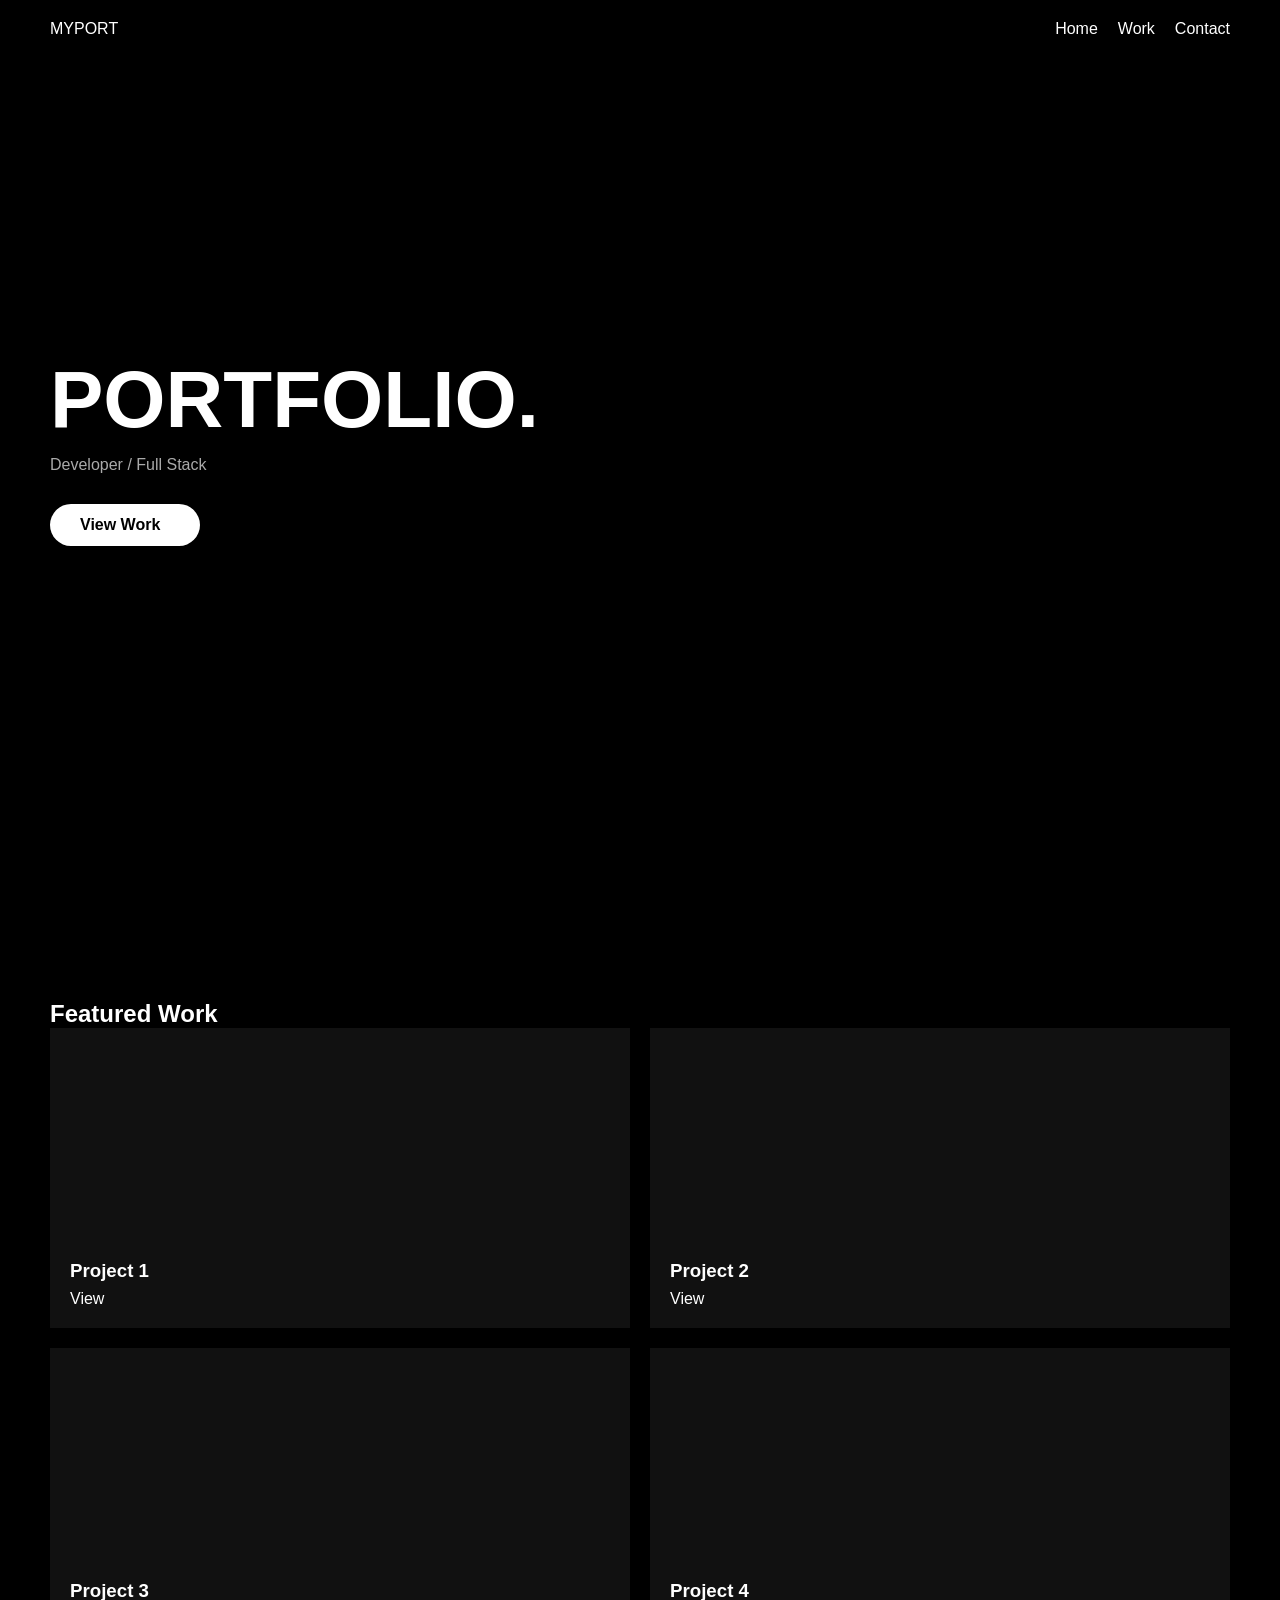
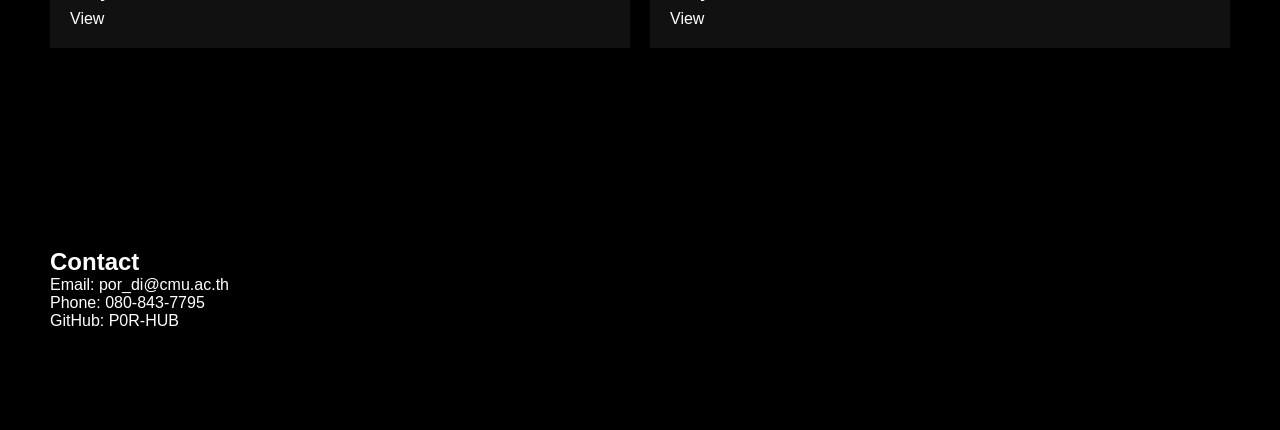
==== Main.html @ bac77344 "first commit" ====
<!DOCTYPE html>
<html lang="th">
<head>
  <meta charset="UTF-8">
  <title>Portfolio</title>
  <link rel="stylesheet" href="style.css">
</head>
<body>

  <!-- NAV -->
  <nav>
    <div class="logo">MYPORT</div>
    <ul>
      <li><a href="#">Home</a></li>
      <li><a href="#">Work</a></li>
      <li><a href="#">Contact</a></li>
    </ul>
  </nav>

  <!-- HERO -->
  <section class="hero">
    <h1>PORTFOLIO.</h1>
    <p>Developer / Full Stack </p>
    <a href="#" class="btn">View Work</a>
  </section>

  <!-- WORK -->
  <section class="work">
    <h2>Featured Work</h2>

    <div class="grid">
      
      <div class="card">
        <div class="overlay">
          <h3>Project 1</h3>
          <a href="#">View</a>
        </div>
      </div>

      <div class="card">
        <div class="overlay">
          <h3>Project 2</h3>
          <a href="#">View</a>
        </div>
      </div>

      <div class="card">
        <div class="overlay">
          <h3>Project 3</h3>
          <a href="#">View</a>
        </div>
      </div>

      <div class="card">
        <div class="overlay">
          <h3>Project 4</h3>
          <a href="#">View</a>
        </div>
      </div>

    </div>
  </section>

  <!-- CONTACT -->
  <section class="contact">
    <h2>Contact</h2>
    <p>Email: por_di@cmu.ac.th</p>
    <p>Phone: 080-843-7795</p>
    <p>GitHub: <a href="https://github.com/P0R-HUB" target="_blank">P0R-HUB</a></p>
  </section>

</body>
</html>
---- style.css ----
/* RESET */
* {
  margin: 0;
  padding: 0;
  box-sizing: border-box;
}

/* BODY */
body {
  font-family: Arial, sans-serif;
  background: #000;
  color: #fff;
}

/* NAV */
nav {
  display: flex;
  justify-content: space-between;
  padding: 20px 50px;
  position: fixed;
  width: 100%;
  background: rgba(0,0,0,0.8);
}

nav ul {
  display: flex;
  gap: 20px;
  list-style: none;
}

nav a {
  color: #fff;
  text-decoration: none;
}

/* HERO */
.hero {
  height: 100vh;
  display: flex;
  flex-direction: column;
  justify-content: center;
  padding-left: 50px;
}

.hero h1 {
  font-size: 80px;
  font-weight: 900;
}

.hero p {
  color: #aaa;
  margin: 10px 0;
}

/* ✅ ปุ่ม FIX แล้ว */
.btn {
  display: inline-block;     
  width: 150px;              
  padding: 12px 30px;
  margin-top: 20px;

  background: #fff;
  color: #000;
  text-decoration: none;
  font-weight: bold;

  border-radius: 999px;     
  transition: 0.3s;
}

.btn:hover {
  background: #ddd;
}

/* WORK */
.work {
  padding: 100px 50px;
}

.grid {
  display: grid;
  grid-template-columns: repeat(2, 1fr);
  gap: 20px;
}

/* CARD */
.card {
  height: 300px;
  background: #111;
  position: relative;
  overflow: hidden;
}

.card::before {
  content: "";
  position: absolute;
  width: 100%;
  height: 100%;
  background: url("https://picsum.photos/500") center/cover;
  transition: 0.3s;
}

.card:hover::before {
  transform: scale(1.1);
  opacity: 0.4;
}

/* OVERLAY */
.overlay {
  position: absolute;
  bottom: 20px;
  left: 20px;
}

.overlay h3 {
  margin-bottom: 8px;
}

/* ✅ เอา underline ออก 100% */
.overlay a {
  color: #fff;
  text-decoration: none !important;
  border: none !important;
  display: inline-block;
}

.overlay a:hover {
  opacity: 0.7;
}

/* CONTACT */
.contact {
  padding: 100px 50px;
}
a {
  color: #fff;           /* เปลี่ยนเป็นขาว */
  text-decoration: none; /* เอาเส้นใต้ออก */
}
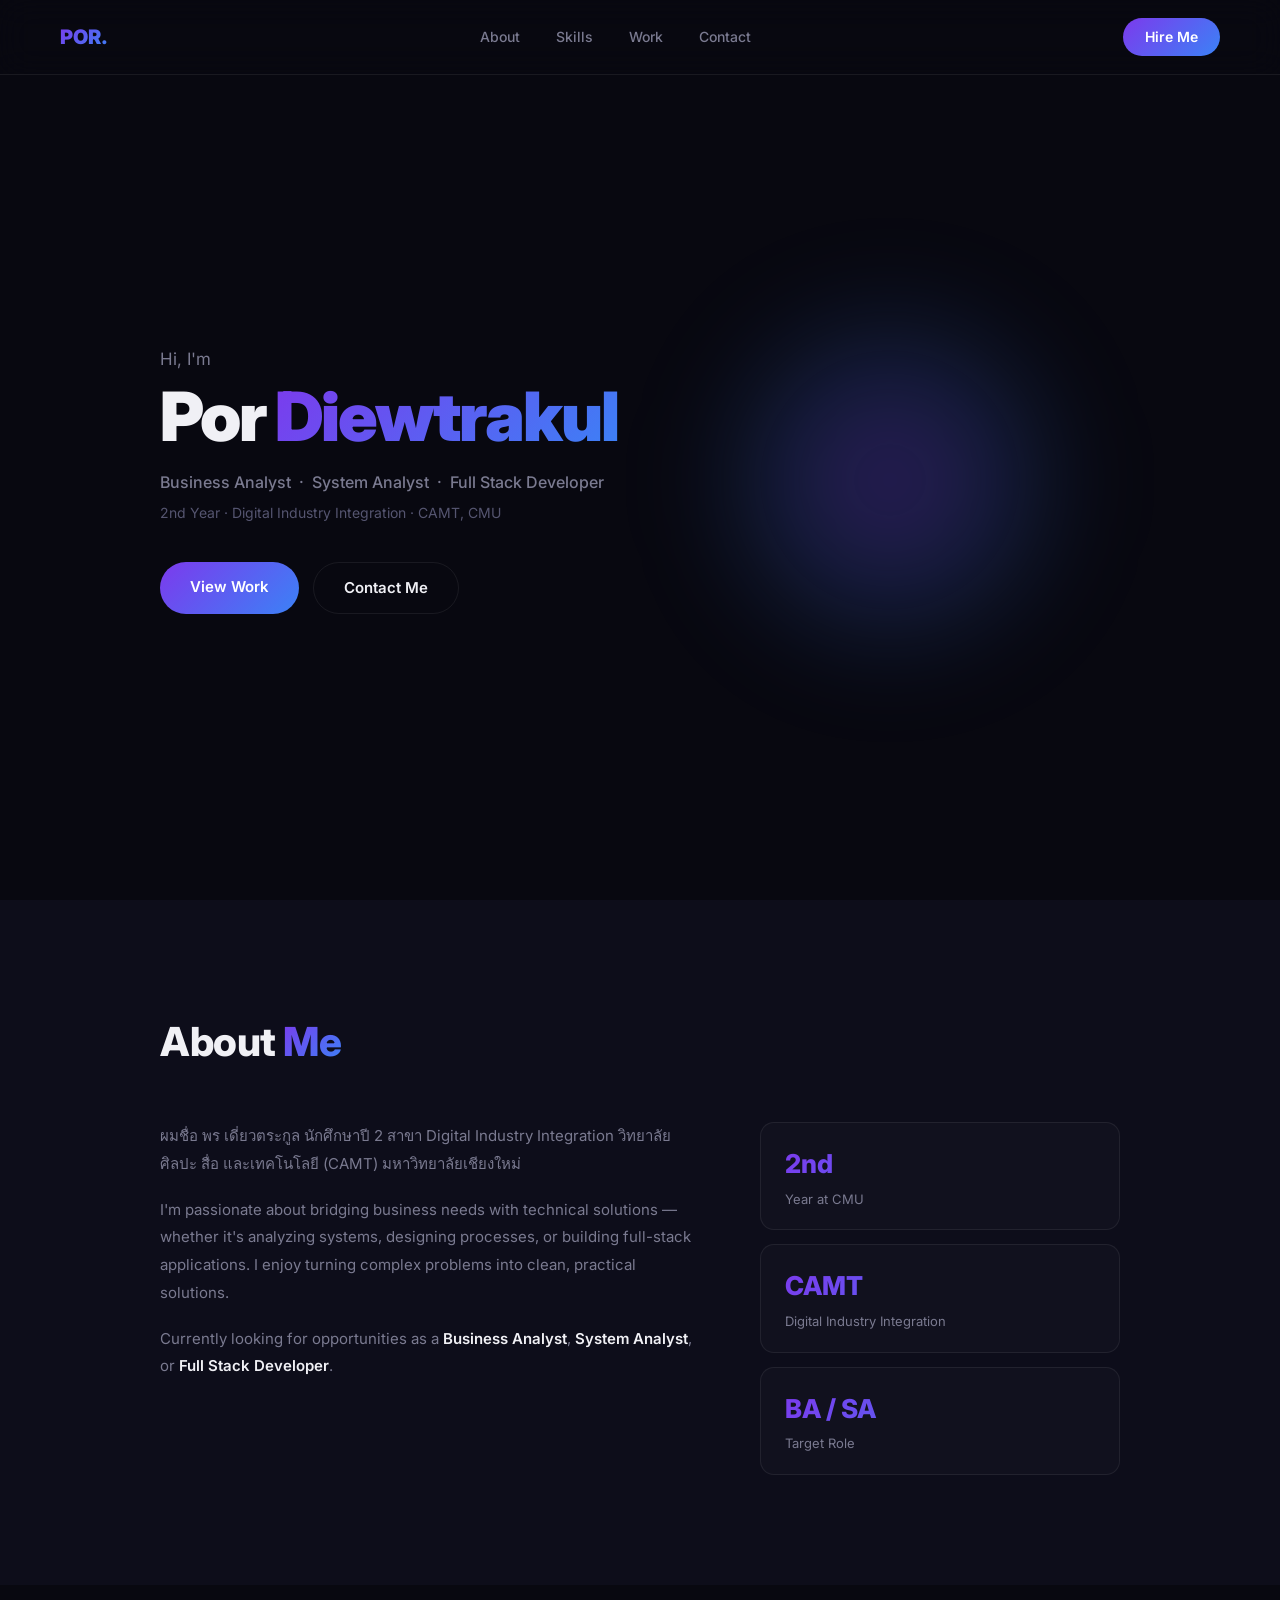
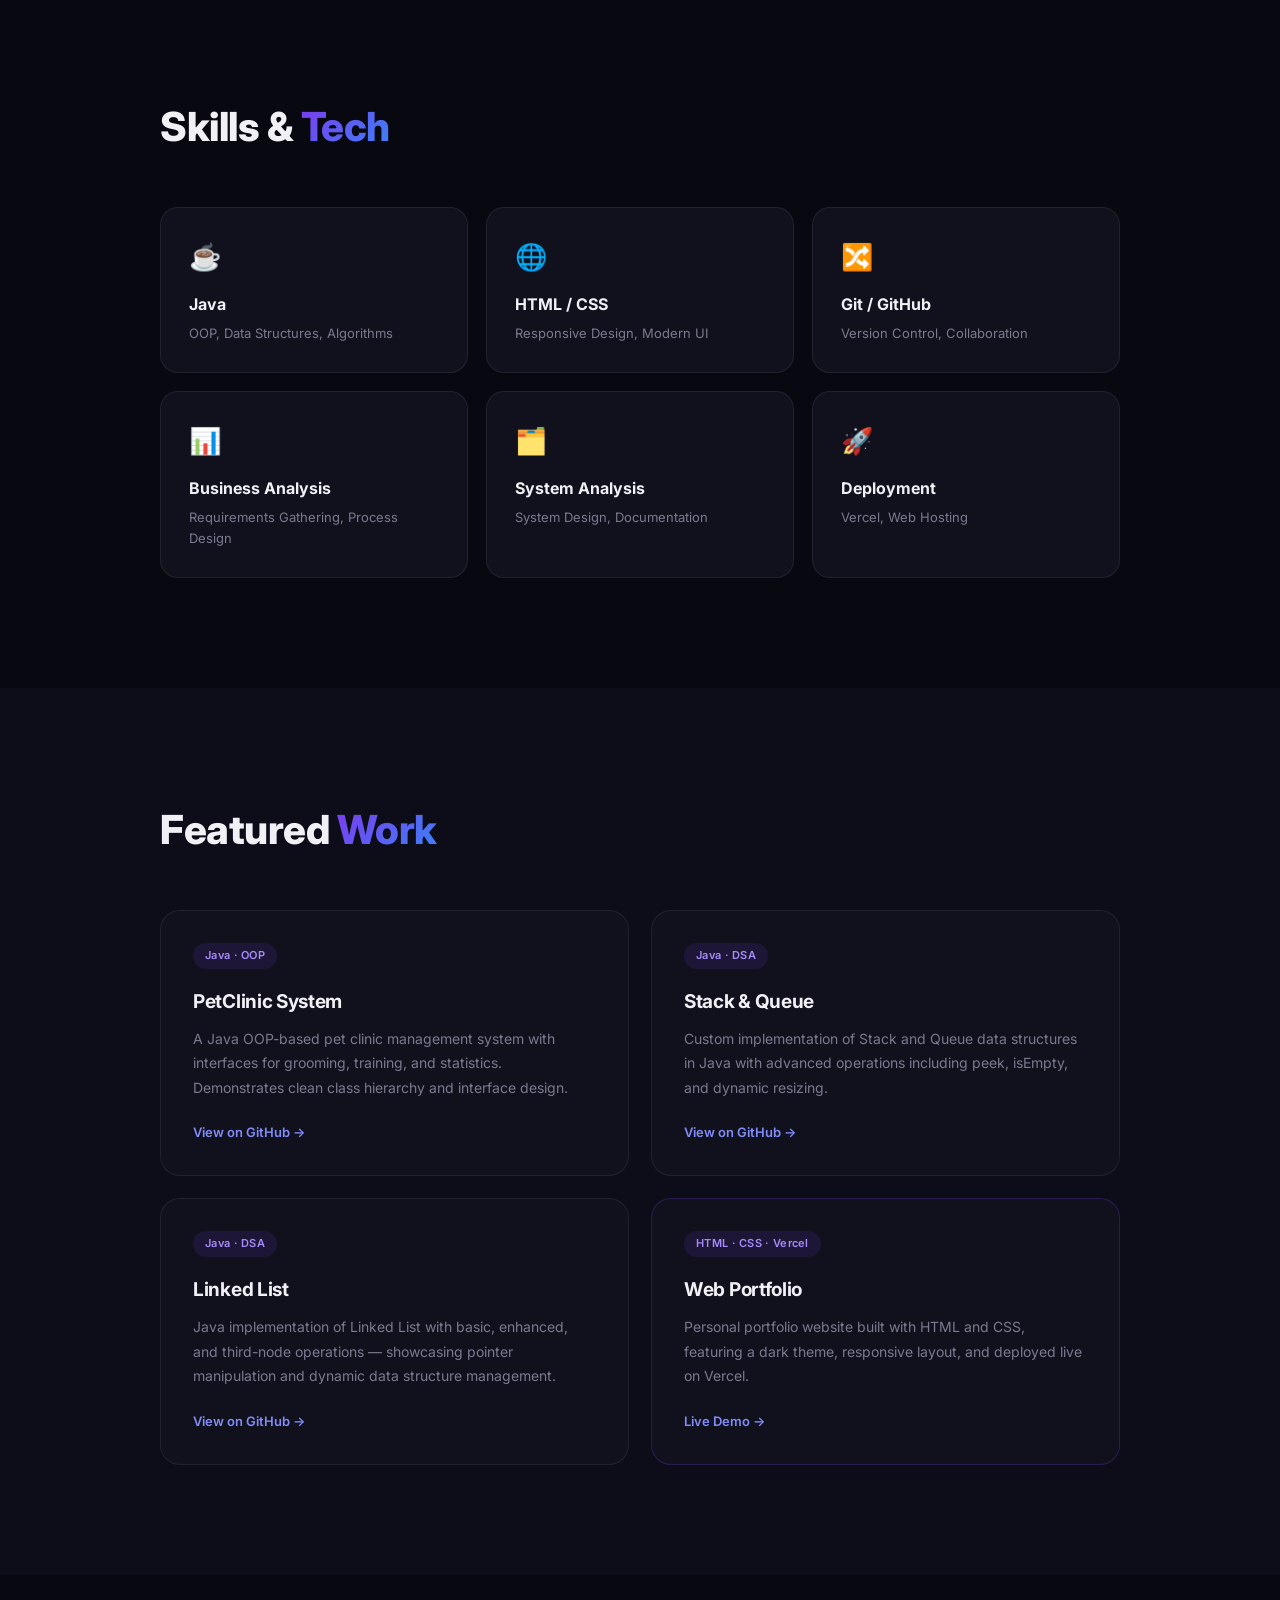
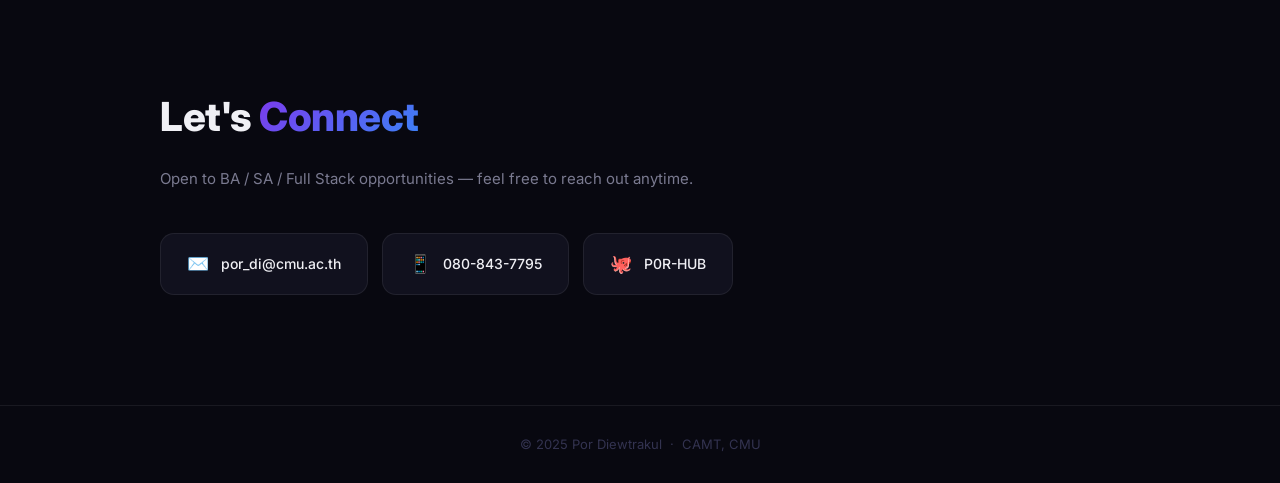
==== commit 0ea9de30: "Remake portfolio — dark theme with blue/purple gradient - Rewrote Main.html with hero, about, skills" ====
--- a/Main.html
+++ b/Main.html
@@ -1,73 +1,174 @@
 <!DOCTYPE html>
-<html lang="th">
+<html lang="en">
 <head>
   <meta charset="UTF-8">
-  <title>Portfolio</title>
+  <meta name="viewport" content="width=device-width, initial-scale=1.0">
+  <title>Por Diewtrakul — Portfolio</title>
   <link rel="stylesheet" href="style.css">
+  <link href="https://fonts.googleapis.com/css2?family=Inter:wght@300;400;500;600;700;900&display=swap" rel="stylesheet">
 </head>
 <body>
 
   <!-- NAV -->
-  <nav>
-    <div class="logo">MYPORT</div>
+  <nav id="navbar">
+    <div class="logo">POR.</div>
     <ul>
-      <li><a href="#">Home</a></li>
-      <li><a href="#">Work</a></li>
-      <li><a href="#">Contact</a></li>
+      <li><a href="#about">About</a></li>
+      <li><a href="#skills">Skills</a></li>
+      <li><a href="#work">Work</a></li>
+      <li><a href="#contact">Contact</a></li>
     </ul>
+    <a href="#contact" class="nav-btn">Hire Me</a>
   </nav>
 
   <!-- HERO -->
-  <section class="hero">
-    <h1>PORTFOLIO.</h1>
-    <p>Developer / Full Stack </p>
-    <a href="#" class="btn">View Work</a>
+  <section class="hero" id="home">
+    <div class="hero-content">
+      <p class="hero-sub">Hi, I'm</p>
+      <h1>Por <span class="gradient-text">Diewtrakul</span></h1>
+      <p class="hero-role">Business Analyst &nbsp;·&nbsp; System Analyst &nbsp;·&nbsp; Full Stack Developer</p>
+      <p class="hero-desc">2nd Year · Digital Industry Integration · CAMT, CMU</p>
+      <div class="hero-btns">
+        <a href="#work" class="btn-primary">View Work</a>
+        <a href="#contact" class="btn-secondary">Contact Me</a>
+      </div>
+    </div>
+    <div class="hero-visual">
+      <div class="orb"></div>
+    </div>
+  </section>
+
+  <!-- ABOUT -->
+  <section class="about" id="about">
+    <div class="section-inner">
+      <h2 class="section-title">About <span class="gradient-text">Me</span></h2>
+      <div class="about-grid">
+        <div class="about-text">
+          <p>ผมชื่อ พร เดี่ยวตระกูล นักศึกษาปี 2 สาขา Digital Industry Integration วิทยาลัยศิลปะ สื่อ และเทคโนโลยี (CAMT) มหาวิทยาลัยเชียงใหม่</p>
+          <p>I'm passionate about bridging business needs with technical solutions — whether it's analyzing systems, designing processes, or building full-stack applications. I enjoy turning complex problems into clean, practical solutions.</p>
+          <p>Currently looking for opportunities as a <strong>Business Analyst</strong>, <strong>System Analyst</strong>, or <strong>Full Stack Developer</strong>.</p>
+        </div>
+        <div class="about-stats">
+          <div class="stat">
+            <span class="stat-num gradient-text">2nd</span>
+            <span class="stat-label">Year at CMU</span>
+          </div>
+          <div class="stat">
+            <span class="stat-num gradient-text">CAMT</span>
+            <span class="stat-label">Digital Industry Integration</span>
+          </div>
+          <div class="stat">
+            <span class="stat-num gradient-text">BA / SA</span>
+            <span class="stat-label">Target Role</span>
+          </div>
+        </div>
+      </div>
+    </div>
+  </section>
+
+  <!-- SKILLS -->
+  <section class="skills" id="skills">
+    <div class="section-inner">
+      <h2 class="section-title">Skills &amp; <span class="gradient-text">Tech</span></h2>
+      <div class="skills-grid">
+        <div class="skill-card">
+          <div class="skill-icon">☕</div>
+          <h3>Java</h3>
+          <p>OOP, Data Structures, Algorithms</p>
+        </div>
+        <div class="skill-card">
+          <div class="skill-icon">🌐</div>
+          <h3>HTML / CSS</h3>
+          <p>Responsive Design, Modern UI</p>
+        </div>
+        <div class="skill-card">
+          <div class="skill-icon">🔀</div>
+          <h3>Git / GitHub</h3>
+          <p>Version Control, Collaboration</p>
+        </div>
+        <div class="skill-card">
+          <div class="skill-icon">📊</div>
+          <h3>Business Analysis</h3>
+          <p>Requirements Gathering, Process Design</p>
+        </div>
+        <div class="skill-card">
+          <div class="skill-icon">🗂️</div>
+          <h3>System Analysis</h3>
+          <p>System Design, Documentation</p>
+        </div>
+        <div class="skill-card">
+          <div class="skill-icon">🚀</div>
+          <h3>Deployment</h3>
+          <p>Vercel, Web Hosting</p>
+        </div>
+      </div>
+    </div>
   </section>
 
   <!-- WORK -->
-  <section class="work">
-    <h2>Featured Work</h2>
+  <section class="work" id="work">
+    <div class="section-inner">
+      <h2 class="section-title">Featured <span class="gradient-text">Work</span></h2>
+      <div class="projects-grid">
 
-    <div class="grid">
-      
-      <div class="card">
-        <div class="overlay">
-          <h3>Project 1</h3>
-          <a href="#">View</a>
+        <div class="project-card">
+          <div class="project-tag">Java · OOP</div>
+          <h3>PetClinic System</h3>
+          <p>A Java OOP-based pet clinic management system with interfaces for grooming, training, and statistics. Demonstrates clean class hierarchy and interface design.</p>
+          <a href="https://github.com/P0R-HUB" target="_blank" class="project-link">View on GitHub →</a>
         </div>
+
+        <div class="project-card">
+          <div class="project-tag">Java · DSA</div>
+          <h3>Stack &amp; Queue</h3>
+          <p>Custom implementation of Stack and Queue data structures in Java with advanced operations including peek, isEmpty, and dynamic resizing.</p>
+          <a href="https://github.com/P0R-HUB/Stack-Queue" target="_blank" class="project-link">View on GitHub →</a>
+        </div>
+
+        <div class="project-card">
+          <div class="project-tag">Java · DSA</div>
+          <h3>Linked List</h3>
+          <p>Java implementation of Linked List with basic, enhanced, and third-node operations — showcasing pointer manipulation and dynamic data structure management.</p>
+          <a href="https://github.com/P0R-HUB/Linked-List" target="_blank" class="project-link">View on GitHub →</a>
+        </div>
+
+        <div class="project-card featured">
+          <div class="project-tag">HTML · CSS · Vercel</div>
+          <h3>Web Portfolio</h3>
+          <p>Personal portfolio website built with HTML and CSS, featuring a dark theme, responsive layout, and deployed live on Vercel.</p>
+          <a href="https://web-port-sandy.vercel.app" target="_blank" class="project-link">Live Demo →</a>
+        </div>
+
       </div>
-
-      <div class="card">
-        <div class="overlay">
-          <h3>Project 2</h3>
-          <a href="#">View</a>
-        </div>
-      </div>
-
-      <div class="card">
-        <div class="overlay">
-          <h3>Project 3</h3>
-          <a href="#">View</a>
-        </div>
-      </div>
-
-      <div class="card">
-        <div class="overlay">
-          <h3>Project 4</h3>
-          <a href="#">View</a>
-        </div>
-      </div>
-
     </div>
   </section>
 
   <!-- CONTACT -->
-  <section class="contact">
-    <h2>Contact</h2>
-    <p>Email: por_di@cmu.ac.th</p>
-    <p>Phone: 080-843-7795</p>
-    <p>GitHub: <a href="https://github.com/P0R-HUB" target="_blank">P0R-HUB</a></p>
+  <section class="contact" id="contact">
+    <div class="section-inner">
+      <h2 class="section-title">Let's <span class="gradient-text">Connect</span></h2>
+      <p class="contact-sub">Open to BA / SA / Full Stack opportunities — feel free to reach out anytime.</p>
+      <div class="contact-cards">
+        <a href="mailto:por_di@cmu.ac.th" class="contact-card">
+          <span class="contact-icon">✉️</span>
+          <span>por_di@cmu.ac.th</span>
+        </a>
+        <a href="tel:0808437795" class="contact-card">
+          <span class="contact-icon">📱</span>
+          <span>080-843-7795</span>
+        </a>
+        <a href="https://github.com/P0R-HUB" target="_blank" class="contact-card">
+          <span class="contact-icon">🐙</span>
+          <span>P0R-HUB</span>
+        </a>
+      </div>
+    </div>
   </section>
 
+  <footer>
+    <p>© 2025 Por Diewtrakul &nbsp;·&nbsp; CAMT, CMU</p>
+  </footer>
+
+  <script src="main.js"></script>
 </body>
-</html>+</html>
--- a/style.css
+++ b/style.css
@@ -5,134 +5,444 @@
   box-sizing: border-box;
 }
 
-/* BODY */
+:root {
+  --bg:         #080810;
+  --surface:    #0d0d1a;
+  --card:       #11111e;
+  --border:     rgba(255, 255, 255, 0.07);
+  --text:       #f0f0f5;
+  --muted:      #7a7a90;
+  --grad-a:     #7C3AED;
+  --grad-b:     #3B82F6;
+}
+
+html {
+  scroll-behavior: smooth;
+}
+
 body {
-  font-family: Arial, sans-serif;
-  background: #000;
-  color: #fff;
-}
-
-/* NAV */
+  font-family: 'Inter', sans-serif;
+  background: var(--bg);
+  color: var(--text);
+  line-height: 1.6;
+}
+
+/* GRADIENT UTILITY */
+.gradient-text {
+  background: linear-gradient(135deg, var(--grad-a), var(--grad-b));
+  -webkit-background-clip: text;
+  -webkit-text-fill-color: transparent;
+  background-clip: text;
+}
+
+/* ── NAV ─────────────────────────────────── */
 nav {
   display: flex;
+  align-items: center;
   justify-content: space-between;
-  padding: 20px 50px;
+  padding: 18px 60px;
   position: fixed;
   width: 100%;
-  background: rgba(0,0,0,0.8);
+  top: 0;
+  z-index: 100;
+  background: rgba(8, 8, 16, 0.75);
+  backdrop-filter: blur(16px);
+  border-bottom: 1px solid var(--border);
+  transition: background 0.3s;
+}
+
+.logo {
+  font-size: 20px;
+  font-weight: 900;
+  background: linear-gradient(135deg, var(--grad-a), var(--grad-b));
+  -webkit-background-clip: text;
+  -webkit-text-fill-color: transparent;
+  background-clip: text;
 }
 
 nav ul {
   display: flex;
-  gap: 20px;
+  gap: 36px;
   list-style: none;
 }
 
-nav a {
+nav ul a {
+  color: var(--muted);
+  text-decoration: none;
+  font-size: 14px;
+  font-weight: 500;
+  transition: color 0.25s;
+}
+
+nav ul a:hover {
+  color: var(--text);
+}
+
+.nav-btn {
+  padding: 8px 22px;
+  background: linear-gradient(135deg, var(--grad-a), var(--grad-b));
   color: #fff;
   text-decoration: none;
-}
-
-/* HERO */
+  border-radius: 999px;
+  font-size: 14px;
+  font-weight: 600;
+  transition: opacity 0.25s, transform 0.25s;
+}
+
+.nav-btn:hover {
+  opacity: 0.82;
+  transform: translateY(-1px);
+}
+
+/* ── SECTION LAYOUT ──────────────────────── */
+.section-inner {
+  max-width: 1080px;
+  margin: 0 auto;
+  padding: 0 60px;
+}
+
+.section-title {
+  font-size: 40px;
+  font-weight: 800;
+  margin-bottom: 48px;
+  letter-spacing: -0.5px;
+}
+
+/* ── HERO ────────────────────────────────── */
 .hero {
-  height: 100vh;
+  min-height: 100vh;
+  display: flex;
+  align-items: center;
+  justify-content: space-between;
+  max-width: 1080px;
+  margin: 0 auto;
+  padding: 140px 60px 80px;
+  gap: 40px;
+}
+
+.hero-content {
+  flex: 1;
+}
+
+.hero-sub {
+  color: var(--muted);
+  font-size: 17px;
+  margin-bottom: 8px;
+  font-weight: 400;
+}
+
+.hero h1 {
+  font-size: 68px;
+  font-weight: 900;
+  line-height: 1.05;
+  letter-spacing: -2px;
+  margin-bottom: 18px;
+}
+
+.hero-role {
+  font-size: 16px;
+  color: var(--muted);
+  margin-bottom: 6px;
+  font-weight: 500;
+}
+
+.hero-desc {
+  font-size: 14px;
+  color: #555570;
+  margin-bottom: 38px;
+}
+
+.hero-btns {
+  display: flex;
+  gap: 14px;
+  flex-wrap: wrap;
+}
+
+.btn-primary {
+  padding: 13px 30px;
+  background: linear-gradient(135deg, var(--grad-a), var(--grad-b));
+  color: #fff;
+  text-decoration: none;
+  border-radius: 999px;
+  font-weight: 600;
+  font-size: 15px;
+  transition: opacity 0.25s, transform 0.25s;
+}
+
+.btn-primary:hover {
+  opacity: 0.85;
+  transform: translateY(-2px);
+}
+
+.btn-secondary {
+  padding: 13px 30px;
+  color: var(--text);
+  text-decoration: none;
+  border-radius: 999px;
+  font-weight: 600;
+  font-size: 15px;
+  border: 1px solid var(--border);
+  transition: border-color 0.25s, transform 0.25s;
+}
+
+.btn-secondary:hover {
+  border-color: rgba(255, 255, 255, 0.25);
+  transform: translateY(-2px);
+}
+
+.hero-visual {
+  flex: 1;
+  display: flex;
+  justify-content: center;
+  align-items: center;
+}
+
+.orb {
+  width: 380px;
+  height: 380px;
+  background: radial-gradient(circle at center,
+    rgba(124, 58, 237, 0.35) 0%,
+    rgba(59, 130, 246, 0.18) 45%,
+    transparent 70%
+  );
+  border-radius: 50%;
+  filter: blur(50px);
+  animation: pulse 5s ease-in-out infinite;
+}
+
+@keyframes pulse {
+  0%, 100% { transform: scale(1);    opacity: 0.7; }
+  50%       { transform: scale(1.12); opacity: 1;   }
+}
+
+/* ── ABOUT ───────────────────────────────── */
+.about {
+  padding: 110px 0;
+  background: var(--surface);
+}
+
+.about-grid {
+  display: grid;
+  grid-template-columns: 1.2fr 0.8fr;
+  gap: 60px;
+  align-items: start;
+}
+
+.about-text p {
+  color: var(--muted);
+  font-size: 15px;
+  line-height: 1.85;
+  margin-bottom: 18px;
+}
+
+.about-text strong {
+  color: var(--text);
+  font-weight: 600;
+}
+
+.about-stats {
   display: flex;
   flex-direction: column;
-  justify-content: center;
-  padding-left: 50px;
-}
-
-.hero h1 {
-  font-size: 80px;
-  font-weight: 900;
-}
-
-.hero p {
-  color: #aaa;
-  margin: 10px 0;
-}
-
-/* ✅ ปุ่ม FIX แล้ว */
-.btn {
-  display: inline-block;     
-  width: 150px;              
-  padding: 12px 30px;
-  margin-top: 20px;
-
-  background: #fff;
-  color: #000;
-  text-decoration: none;
-  font-weight: bold;
-
-  border-radius: 999px;     
-  transition: 0.3s;
-}
-
-.btn:hover {
-  background: #ddd;
-}
-
-/* WORK */
+  gap: 14px;
+}
+
+.stat {
+  display: flex;
+  flex-direction: column;
+  padding: 20px 24px;
+  background: var(--card);
+  border: 1px solid var(--border);
+  border-radius: 14px;
+  transition: border-color 0.25s;
+}
+
+.stat:hover {
+  border-color: rgba(124, 58, 237, 0.35);
+}
+
+.stat-num {
+  font-size: 26px;
+  font-weight: 800;
+}
+
+.stat-label {
+  color: var(--muted);
+  font-size: 13px;
+  margin-top: 4px;
+}
+
+/* ── SKILLS ──────────────────────────────── */
+.skills {
+  padding: 110px 0;
+}
+
+.skills-grid {
+  display: grid;
+  grid-template-columns: repeat(3, 1fr);
+  gap: 18px;
+}
+
+.skill-card {
+  padding: 28px;
+  background: var(--card);
+  border: 1px solid var(--border);
+  border-radius: 18px;
+  transition: border-color 0.25s, transform 0.25s;
+}
+
+.skill-card:hover {
+  border-color: rgba(124, 58, 237, 0.4);
+  transform: translateY(-4px);
+}
+
+.skill-icon {
+  font-size: 26px;
+  margin-bottom: 14px;
+}
+
+.skill-card h3 {
+  font-size: 16px;
+  font-weight: 700;
+  margin-bottom: 6px;
+}
+
+.skill-card p {
+  color: var(--muted);
+  font-size: 13px;
+  line-height: 1.6;
+}
+
+/* ── WORK ────────────────────────────────── */
 .work {
-  padding: 100px 50px;
-}
-
-.grid {
+  padding: 110px 0;
+  background: var(--surface);
+}
+
+.projects-grid {
   display: grid;
   grid-template-columns: repeat(2, 1fr);
-  gap: 20px;
-}
-
-/* CARD */
-.card {
-  height: 300px;
-  background: #111;
-  position: relative;
-  overflow: hidden;
-}
-
-.card::before {
-  content: "";
-  position: absolute;
-  width: 100%;
-  height: 100%;
-  background: url("https://picsum.photos/500") center/cover;
-  transition: 0.3s;
-}
-
-.card:hover::before {
-  transform: scale(1.1);
-  opacity: 0.4;
-}
-
-/* OVERLAY */
-.overlay {
-  position: absolute;
-  bottom: 20px;
-  left: 20px;
-}
-
-.overlay h3 {
-  margin-bottom: 8px;
-}
-
-/* ✅ เอา underline ออก 100% */
-.overlay a {
-  color: #fff;
-  text-decoration: none !important;
-  border: none !important;
+  gap: 22px;
+}
+
+.project-card {
+  padding: 32px;
+  background: var(--card);
+  border: 1px solid var(--border);
+  border-radius: 20px;
+  transition: border-color 0.25s, transform 0.25s;
+  display: flex;
+  flex-direction: column;
+}
+
+.project-card:hover {
+  border-color: rgba(124, 58, 237, 0.4);
+  transform: translateY(-4px);
+}
+
+.project-card.featured {
+  border-color: rgba(124, 58, 237, 0.25);
+}
+
+.project-tag {
   display: inline-block;
-}
-
-.overlay a:hover {
-  opacity: 0.7;
-}
-
-/* CONTACT */
+  padding: 4px 12px;
+  background: rgba(124, 58, 237, 0.12);
+  color: #a78bfa;
+  border-radius: 999px;
+  font-size: 11px;
+  font-weight: 600;
+  letter-spacing: 0.3px;
+  margin-bottom: 18px;
+  width: fit-content;
+}
+
+.project-card h3 {
+  font-size: 19px;
+  font-weight: 700;
+  margin-bottom: 10px;
+  letter-spacing: -0.3px;
+}
+
+.project-card p {
+  color: var(--muted);
+  font-size: 14px;
+  line-height: 1.75;
+  flex: 1;
+  margin-bottom: 22px;
+}
+
+.project-link {
+  color: #818cf8;
+  text-decoration: none;
+  font-size: 13px;
+  font-weight: 600;
+  transition: color 0.25s;
+  width: fit-content;
+}
+
+.project-link:hover {
+  color: #c4b5fd;
+}
+
+/* ── CONTACT ─────────────────────────────── */
 .contact {
-  padding: 100px 50px;
-}
-a {
-  color: #fff;           /* เปลี่ยนเป็นขาว */
-  text-decoration: none; /* เอาเส้นใต้ออก */
-}+  padding: 110px 0;
+}
+
+.contact-sub {
+  color: var(--muted);
+  font-size: 15px;
+  margin-top: -30px;
+  margin-bottom: 42px;
+}
+
+.contact-cards {
+  display: flex;
+  gap: 14px;
+  flex-wrap: wrap;
+}
+
+.contact-card {
+  display: flex;
+  align-items: center;
+  gap: 12px;
+  padding: 16px 26px;
+  background: var(--card);
+  border: 1px solid var(--border);
+  border-radius: 14px;
+  text-decoration: none;
+  color: var(--text);
+  font-size: 14px;
+  font-weight: 500;
+  transition: border-color 0.25s, transform 0.25s;
+}
+
+.contact-card:hover {
+  border-color: rgba(124, 58, 237, 0.4);
+  transform: translateY(-2px);
+}
+
+.contact-icon {
+  font-size: 18px;
+}
+
+/* ── FOOTER ──────────────────────────────── */
+footer {
+  text-align: center;
+  padding: 28px 60px;
+  color: #333350;
+  font-size: 13px;
+  border-top: 1px solid var(--border);
+}
+
+/* ── FADE-IN ANIMATION ───────────────────── */
+.fade-in {
+  opacity: 0;
+  transform: translateY(24px);
+  transition: opacity 0.6s ease, transform 0.6s ease;
+}
+
+.fade-in.visible {
+  opacity: 1;
+  transform: translateY(0);
+}
